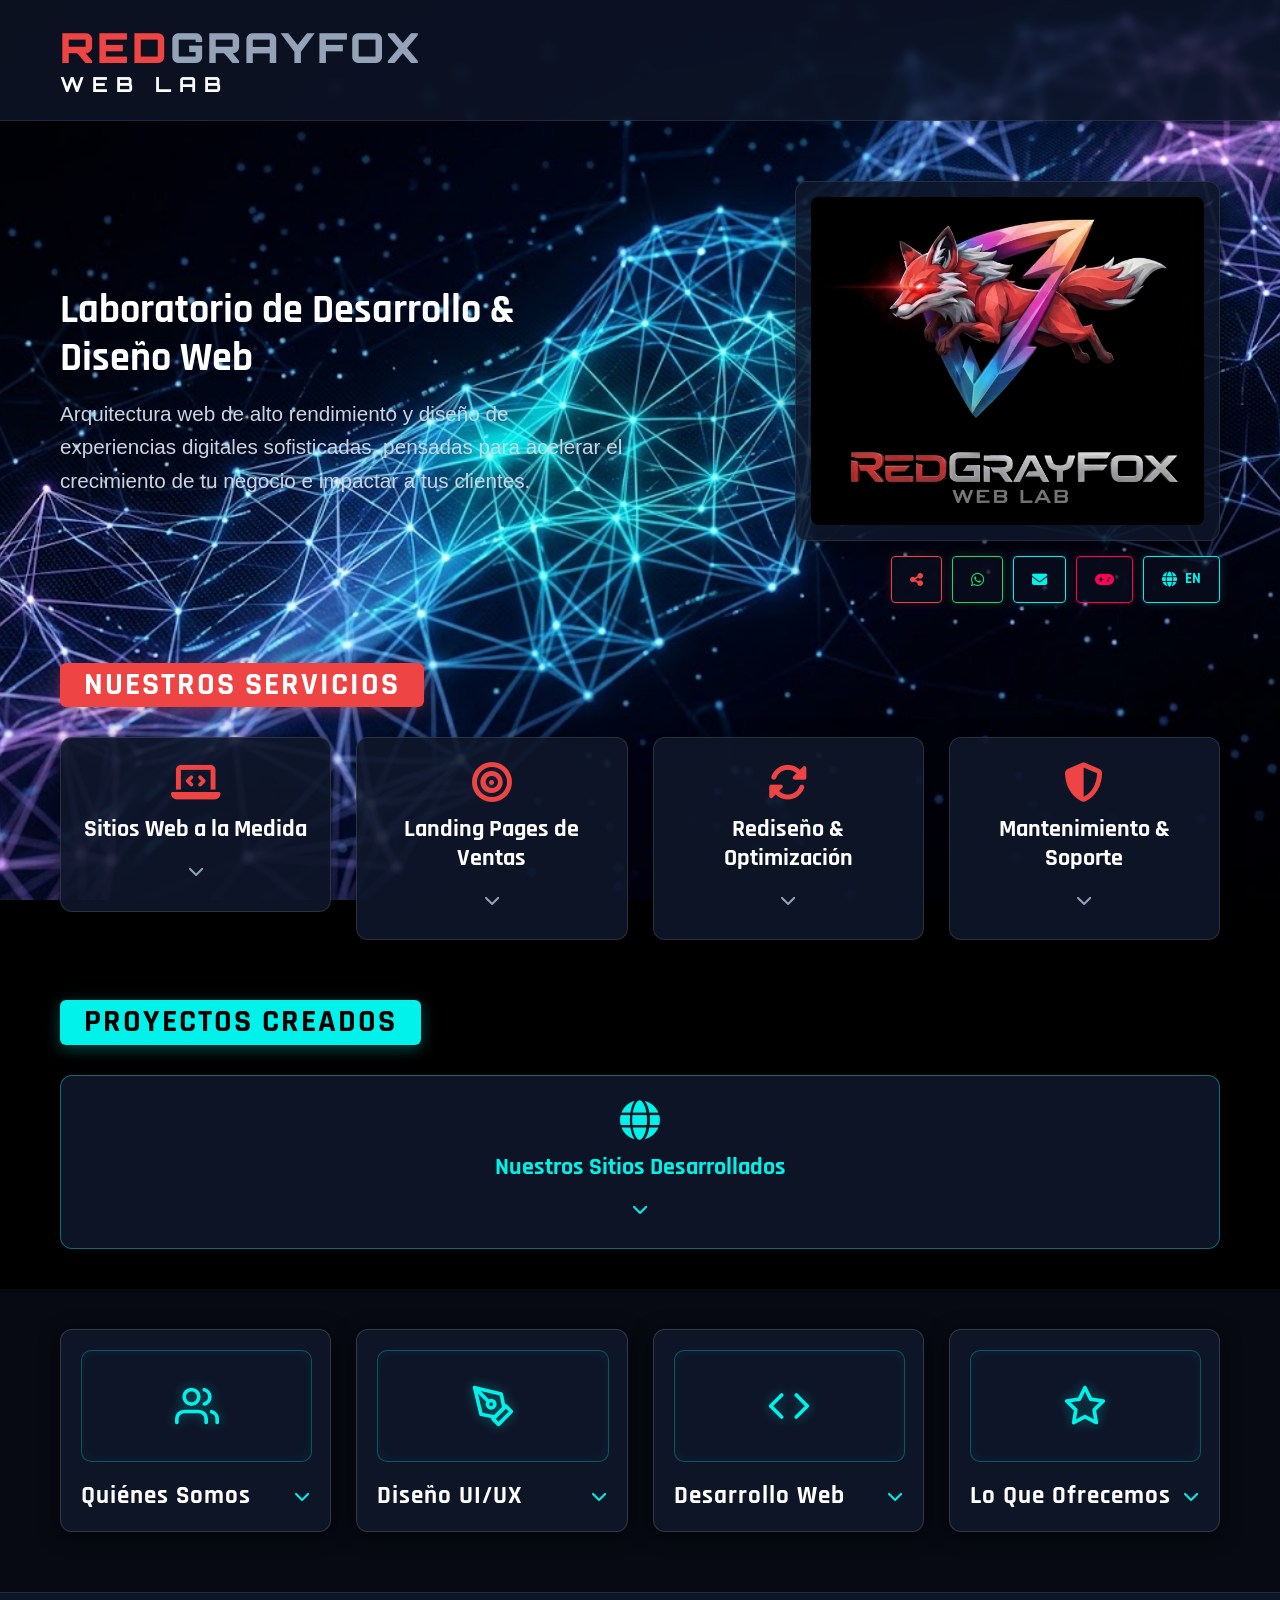
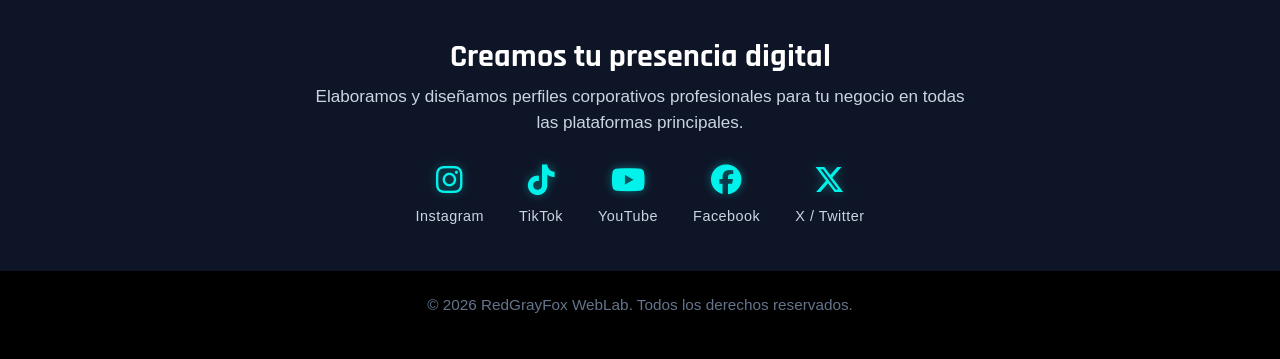
==== index.html @ 9485bef5 "Update print statement from 'Hello'" ====
<!DOCTYPE HTML>
<html lang="es">
	<head>
		<title>RedGrayFox WebLab | Diseños Web y Desarrollo</title>
		<meta charset="utf-8" />
		<meta name="viewport" content="width=device-width, initial-scale=1, user-scalable=no" />
		<link rel="stylesheet" href="assets/css/main.css" />
		<!-- Fuentes e íconos -->
		<link rel="preconnect" href="https://fonts.googleapis.com">
		<link rel="preconnect" href="https://fonts.gstatic.com" crossorigin>
		<link href="https://fonts.googleapis.com/css2?family=Orbitron:wght@700;900&family=Rajdhani:wght@600;700&display=swap" rel="stylesheet">
		<link rel="stylesheet" href="https://cdnjs.cloudflare.com/ajax/libs/font-awesome/6.5.1/css/all.min.css" />
		<!-- Favicon PNG -->
        <link rel="icon" type="image/png" sizes="32x32" href="./images/favicon/favicon.png" />
	</head>
	<body>
		<!-- Lienzo para los cometas cibernéticos -->
		<canvas id="light-canvas"></canvas>

		<div id="page-wrapper">

			<!-- Header -->
			<section id="header">
				<div class="container">
					<div class="row aln-middle">
						<div class="col-12">
							<h1><span>RED</span>GRAYFOX <span>WEB LAB</span></h1>
						</div>
					</div>
				</div>
			</section>

			<!-- Banner -->
			<section id="banner">
				<div class="container">
					<div class="row aln-middle">
						<div class="col-6 col-12-medium">
							<h2 class="banner-title">Laboratorio de Desarrollo & Diseño Web</h2>
							<p>Arquitectura web de alto rendimiento y diseño de experiencias digitales sofisticadas, pensadas para acelerar el crecimiento de tu negocio e impactar a tus clientes.</p>
						</div>
						<div class="col-6 col-12-medium">
							<div class="bordered-feature-image">
								<img src="images/banner.jpeg" alt="RedGrayFox WebLab Logo" />
							</div>
							
							<!-- Botones de Acción -->
							<div class="banner-actions">
								<button class="share-btn" onclick="shareWebsite()" title="Compartir">
									<i class="fas fa-share-nodes"></i>
								</button>
								<a href="https://wa.me/50664789881?text=Hola,%20me%20interesa%20información%20sobre%20sus%20servicios%20web." target="_blank" class="share-btn" title="WhatsApp" style="color: #25d366; border-color: #25d366; box-shadow: 0 0 10px rgba(37, 211, 102, 0.2);">
									<i class="fab fa-whatsapp"></i>
								</a>
								<a href="https://mail.google.com/mail/?view=cm&fs=1&to=redgrayfoxweblab@gmail.com" target="_blank" class="share-btn" title="Correo" style="color: #00f2ea; border-color: #00f2ea; box-shadow: 0 0 10px rgba(0, 242, 234, 0.2);">
    <i class="fas fa-envelope"></i>
</a>
								<a href="https://redgrayfox.github.io/RedGrayFoxStudios.github.io/" target="_blank" class="share-btn" title="RedGrayFox Studio" style="color: #ff0055; border-color: #ff0055; box-shadow: 0 0 10px rgba(255, 0, 85, 0.2);">
									<i class="fas fa-gamepad"></i>
								</a>
								<a href="en/index.html" class="lang-btn">
									<i class="fas fa-globe"></i> EN
								</a>
							</div>
						</div>
					</div>
				</div>
			</section>

			<!-- Sección Servicios -->
			<section id="services-section">
				<div class="container">
					<h2 class="section-title-red">Nuestros Servicios</h2>
					<div class="row">
						<div class="col-3 col-6-medium col-12-small">
							<details class="service-card">
								<summary class="service-summary">
									<div class="service-icon"><i class="fas fa-laptop-code"></i></div>
									<h3>Sitios Web a la Medida</h3>
									<span class="toggle-icon"><i class="fas fa-chevron-down"></i></span>
								</summary>
								<p>Desarrollo de páginas corporativas modernas, adaptadas a la identidad de tu marca y optimizadas para cualquier dispositivo.</p>
							</details>
						</div>
						<div class="col-3 col-6-medium col-12-small">
							<details class="service-card">
								<summary class="service-summary">
									<div class="service-icon"><i class="fas fa-bullseye"></i></div>
									<h3>Landing Pages de Ventas</h3>
									<span class="toggle-icon"><i class="fas fa-chevron-down"></i></span>
								</summary>
								<p>Páginas de aterrizaje estratégicas diseñadas para campañas de publicidad y captación inmediata de clientes potenciales.</p>
							</details>
						</div>
						<div class="col-3 col-6-medium col-12-small">
							<details class="service-card">
								<summary class="service-summary">
									<div class="service-icon"><i class="fas fa-sync-alt"></i></div>
									<h3>Rediseño & Optimización</h3>
									<span class="toggle-icon"><i class="fas fa-chevron-down"></i></span>
								</summary>
								<p>Modernización de sitios web, mejorando significativamente la velocidad de carga, SEO y la experiencia de usuario.</p>
							</details>
						</div>
						<div class="col-3 col-6-medium col-12-small">
							<details class="service-card">
								<summary class="service-summary">
									<div class="service-icon"><i class="fas fa-shield-alt"></i></div>
									<h3>Mantenimiento & Soporte</h3>
									<span class="toggle-icon"><i class="fas fa-chevron-down"></i></span>
								</summary>
								<p>Gestión de hosting, copias de seguridad, actualizaciones de seguridad y ajustes continuos para mantener tu sitio siempre activo.</p>
							</details>
						</div>
					</div>
				</div>
			</section>

			<!-- Nueva Sección: Portafolio / Sitios Web Creados (Estilo Cian) -->
			<section id="projects-section">
				<div class="container">
					<h2 class="section-title-red" style="background: #00f2ea; color: #000000; box-shadow: 0 4px 15px rgba(0, 242, 234, 0.3);">Proyectos Creados</h2>
					<div class="row">
						<div class="col-12">
							<details class="service-card" style="border-color: rgba(0, 242, 234, 0.4);">
								<summary class="service-summary">
									<div class="service-icon" style="color: #00f2ea;"><i class="fas fa-globe"></i></div>
									<h3 style="color: #00f2ea;">Nuestros Sitios Desarrollados</h3>
									<span class="toggle-icon" style="color: #00f2ea;"><i class="fas fa-chevron-down"></i></span>
								</summary>
								<div style="margin-top: 15px; padding-top: 15px; border-top: 1px solid rgba(255, 255, 255, 0.1);">
									<ul class="project-links-list">
										<li>
											<a href="https://redgrayfox.github.io/RedGrayFoxStudios.github.io/" target="_self" class="project-link-item">
												<i class="fas fa-desktop" style="margin-right: 8px;"></i> RedGrayFox Studios
											</a>
										</li>

                                                                                <li>
											<a href="https://constructorarealtreminio.github.io/real-treminio/" target="_self" class="project-link-item">
												<i class="fas fa-desktop" style="margin-right: 8px;"></i> Constructora Real Treminio
											</a>
										</li>


                                                                                <li>
											<a href="https://zensoundmultimediastudios.github.io/ZensoundMultimediaStudios/" target="_self" class="project-link-item">
												<i class="fas fa-desktop" style="margin-right: 8px;"></i> Zensound Multimedia Studios
											</a>
									        </li>




									</ul>
								</div>
							</details>
						</div>
					</div>
				</div>
			</section>

			<!-- Features / Sección Inferior (Ahora Desplegable) -->
			<section id="features">
				<div class="container">
					<div class="row">
						<div class="col-3 col-6-medium col-12-small">
							<details class="feature-box">
								<summary class="feature-summary">
									<div class="svg-button">
										<svg xmlns="http://www.w3.org/2000/svg" viewBox="0 0 24 24" fill="none" stroke="currentColor" stroke-width="2" stroke-linecap="round" stroke-linejoin="round">
											<path d="M17 21v-2a4 4 0 0 0-4-4H5a4 4 0 0 0-4 4v2"></path>
											<circle cx="9" cy="7" r="4"></circle>
											<path d="M23 21v-2a4 4 0 0 0-3-3.87"></path>
											<path d="M16 3.13a4 4 0 0 1 0 7.75"></path>
										</svg>
									</div>
									<div class="feature-header-row">
										<h2>Quiénes Somos</h2>
										<span class="feature-toggle-icon"><i class="fas fa-chevron-down"></i></span>
									</div>
								</summary>
								<p>Un laboratorio creativo enfocado en construir experiencias digitales únicas, funcionales y atractivas.</p>
							</details>
						</div>
						<div class="col-3 col-6-medium col-12-small">
							<details class="feature-box">
								<summary class="feature-summary">
									<div class="svg-button">
										<svg xmlns="http://www.w3.org/2000/svg" viewBox="0 0 24 24" fill="none" stroke="currentColor" stroke-width="2" stroke-linecap="round" stroke-linejoin="round">
											<path d="M12 19l7-7 3 3-7 7-3-3z"></path>
											<path d="M18 13l-1.5-7.5L2 2l3.5 14.5L13 18l5-5z"></path>
											<path d="M2 2l7.58 7.58"></path>
											<circle cx="11" cy="11" r="2"></circle>
										</svg>
									</div>
									<div class="feature-header-row">
										<h2>Diseño UI/UX</h2>
										<span class="feature-toggle-icon"><i class="fas fa-chevron-down"></i></span>
									</div>
								</summary>
								<p>Transformamos ideas en interfaces intuitivas centradas en optimizar la navegación de tus usuarios.</p>
							</details>
						</div>
						<div class="col-3 col-6-medium col-12-small">
							<details class="feature-box">
								<summary class="feature-summary">
									<div class="svg-button">
										<svg xmlns="http://www.w3.org/2000/svg" viewBox="0 0 24 24" fill="none" stroke="currentColor" stroke-width="2" stroke-linecap="round" stroke-linejoin="round">
											<polyline points="16 18 22 12 16 6"></polyline>
											<polyline points="8 6 2 12 8 18"></polyline>
										</svg>
									</div>
									<div class="feature-header-row">
										<h2>Desarrollo Web</h2>
										<span class="feature-toggle-icon"><i class="fas fa-chevron-down"></i></span>
									</div>
								</summary>
								<p>Escribimos código limpio, optimizado para buscadores (SEO) y 100% responsivo para cualquier dispositivo.</p>
							</details>
						</div>
						<div class="col-3 col-6-medium col-12-small">
							<details class="feature-box">
								<summary class="feature-summary">
									<div class="svg-button">
										<svg xmlns="http://www.w3.org/2000/svg" viewBox="0 0 24 24" fill="none" stroke="currentColor" stroke-width="2" stroke-linecap="round" stroke-linejoin="round">
											<polygon points="12 2 15.09 8.26 22 9.27 17 14.14 18.18 21.02 12 17.77 5.82 21.02 7 14.14 2 9.27 8.91 8.26 12 2"></polygon>
										</svg>
									</div>
									<div class="feature-header-row">
										<h2>Lo Que Ofrecemos</h2>
										<span class="feature-toggle-icon"><i class="fas fa-chevron-down"></i></span>
									</div>
								</summary>
								<p>Soluciones digitales: desde páginas corporativas y landing pages hasta tiendas en línea.</p>
							</details>
						</div>
					</div>
				</div>
			</section>

			<!-- Footer -->
			<footer id="footer">
				<div class="container">
					<h2>Creamos tu presencia digital</h2>
					<p class="footer-subtitle">Elaboramos y diseñamos perfiles corporativos profesionales para tu negocio en todas las plataformas principales.</p>
					
					<div class="social-platforms-block">
						<div class="platform-item">
							<i class="fab fa-instagram"></i>
							<span>Instagram</span>
						</div>
						<div class="platform-item">
							<i class="fab fa-tiktok"></i>
							<span>TikTok</span>
						</div>
						<div class="platform-item">
							<i class="fab fa-youtube"></i>
							<span>YouTube</span>
						</div>
						<div class="platform-item">
							<i class="fab fa-facebook"></i>
							<span>Facebook</span>
						</div>
						<div class="platform-item">
							<i class="fab fa-x-twitter"></i>
							<span>X / Twitter</span>
						</div>
					</div>
				</div>
			</footer>

			<!-- Copyright -->
			<div id="copyright">
				&copy; 2026 RedGrayFox WebLab. Todos los derechos reservados.
			</div>

		</div>

		<!-- Script para compartir y cometas de luz -->
		<script>
			function shareWebsite() {
				if (navigator.share) {
					navigator.share({
						title: 'RedGrayFox WebLab',
						url: window.location.href,
					}).catch(() => {});
				} else {
					navigator.clipboard.writeText(window.location.href);
					alert('¡Enlace copiado al portapapeles!');
				}
			}

			const canvas = document.getElementById('light-canvas');
			const ctx = canvas.getContext('2d');

			function resizeCanvas() {
				canvas.width = window.innerWidth;
				canvas.height = window.innerHeight;
			}
			window.addEventListener('resize', resizeCanvas);
			resizeCanvas();

			class LightComet {
				constructor() {
					this.reset();
				}

				reset() {
					const direction = Math.floor(Math.random() * 4);
					this.speed = Math.random() * 5 + 6;
					this.length = Math.random() * 40 + 60;

					if (direction === 0) {
						this.x = -150;
						this.y = Math.random() * canvas.height;
						this.vx = this.speed;
						this.vy = 0;
					} else if (direction === 1) {
						this.x = canvas.width + 150;
						this.y = Math.random() * canvas.height;
						this.vx = -this.speed;
						this.vy = 0;
					} else if (direction === 2) {
						this.x = Math.random() * canvas.width;
						this.y = -150;
						this.vx = 0;
						this.vy = this.speed;
					} else {
						this.x = Math.random() * canvas.width;
						this.y = canvas.height + 150;
						this.vx = 0;
						this.vy = -this.speed;
					}

					this.color = Math.random() > 0.5 ? '239, 68, 68' : '0, 242, 234';
					this.active = true;
				}

				update() {
					this.x += this.vx;
					this.y += this.vy;

					if (this.x < -200 || this.x > canvas.width + 200 || this.y < -200 || this.y > canvas.height + 200) {
						this.active = false;
					}
				}

				draw() {
					let tailX = this.x;
					let tailY = this.y;

					if (this.vx > 0) tailX = this.x - this.length;
					else if (this.vx < 0) tailX = this.x + this.length;
					
					if (this.vy > 0) tailY = this.y - this.length;
					else if (this.vy < 0) tailY = this.y + this.length;

					const gradient = ctx.createLinearGradient(this.x, this.y, tailX, tailY);
					gradient.addColorStop(0, `rgba(${this.color}, 1)`);
					gradient.addColorStop(0.3, `rgba(${this.color}, 0.5)`);
					gradient.addColorStop(1, `rgba(${this.color}, 0)`);

					ctx.beginPath();
					ctx.moveTo(this.x, this.y);
					ctx.lineTo(tailX, tailY);
					ctx.strokeStyle = gradient;
					ctx.lineWidth = 2;
					ctx.lineCap = 'round';
					ctx.stroke();
				}
			}

			let currentComet = null;
			let nextLaunchTime = Date.now() + 1000;

			function animate() {
				ctx.clearRect(0, 0, canvas.width, canvas.height);
				const now = Date.now();

				if (!currentComet && now > nextLaunchTime) {
					currentComet = new LightComet();
					nextLaunchTime = now + Math.random() * 2000 + 2500;
				}

				if (currentComet) {
					currentComet.update();
					currentComet.draw();
					if (!currentComet.active) {
						currentComet = null;
					}
				}

				requestAnimationFrame(animate);
			}

			animate();
		</script>
	</body>
</html>
---- assets/css/main.css ----
/* Reset básico */
html, body, div, span, applet, object, iframe, h1, h2, h3, h4, h5, h6, p, blockquote,
pre, a, abbr, acronym, address, big, cite, code, del, dfn, em, img, ins, kbd, q, s, samp,
small, strike, strong, sub, sup, tt, var, b, u, i, center, dl, dt, dd, ol, ul, li, fieldset,
form, label, legend, table, caption, tbody, tfoot, thead, tr, th, td, article, aside,
canvas, details, embed, figure, figcaption, footer, header, hgroup, menu, nav, output, ruby,
section, summary, time, mark, audio, video {
	margin: 0;
	padding: 0;
	border: 0;
	font-size: 100%;
	font: inherit;
	vertical-align: baseline;
}

article, aside, details, figcaption, figure, footer, header, hgroup, menu, nav, section {
	display: block;
}

html {
	box-sizing: border-box;
}

*, *:before, *:after {
	box-sizing: inherit;
}

/* Fondo continuo */
body {
	background: #000000 url("images/bg01.jpeg") no-repeat center top fixed;
	background-size: cover;
	color: #e2e8f0;
	font-size: 13.5pt;
	font-family: Arial, Helvetica, sans-serif;
	line-height: 1.6em;
	font-weight: 300;
	overflow-x: hidden;
}

ol, ul {
	list-style: none;
}

a {
	text-decoration: none !important;
}

/* Canvas Cometas */
#light-canvas {
	position: fixed;
	top: 0;
	left: 0;
	width: 100vw;
	height: 100vh;
	pointer-events: none;
	z-index: 1;
}

#page-wrapper {
	position: relative;
	z-index: 2;
}

/* Container & Layout */
.container {
	margin: 0 auto;
	max-width: 100%;
	width: 1200px;
	padding: 0 20px;
}

.row {
	display: flex;
	flex-wrap: wrap;
	box-sizing: border-box;
	align-items: stretch;
	margin-top: -25px;
	margin-left: -25px;
}

.row > * {
	box-sizing: border-box;
	padding: 25px 0 0 25px;
}

.row.aln-middle {
	align-items: center;
}

.col-3 { width: 25%; }
.col-4 { width: 33.33333%; }
.col-6 { width: 50%; }
.col-8 { width: 66.66667%; }
.col-12 { width: 100%; }

/* Header */
#header {
	position: relative;
	background: rgba(15, 23, 42, 0.75);
	border-bottom: solid 1px rgba(255, 255, 255, 0.1);
	padding: 25px 0;
	backdrop-filter: blur(5px);
}

#header h1 {
	font-family: 'Orbitron', 'Rajdhani', sans-serif !important;
	font-size: 2.3em;
	font-weight: 900;
	color: #94a3b8;
	letter-spacing: 3px;
	text-transform: uppercase;
	line-height: 1.1;
}

#header h1 span:first-child {
	color: #ef4444; 
	display: inline;
}

#header h1 span:last-child {
	display: block;
	font-size: 0.5em;
	letter-spacing: 8px;
	color: #ffffff;
	font-weight: 700;
	margin-top: 2px;
}

/* Banner */
#banner {
	padding: 60px 0 40px 0;
}

#banner .banner-title {
	font-family: 'Rajdhani', sans-serif;
	font-size: 2.2em;
	color: #ffffff;
	margin-bottom: 15px;
	font-weight: 700;
	line-height: 1.2;
}

#banner p {
	font-family: Arial, Helvetica, sans-serif !important;
	font-size: 1.15em;
	line-height: 1.6em;
	color: #cbd5e1;
	font-weight: 300;
}

#banner .bordered-feature-image {
	background: rgba(15, 23, 42, 0.85);
	padding: 15px;
	border-radius: 12px;
	border: 1px solid rgba(255, 255, 255, 0.1);
	box-shadow: 0 10px 30px rgba(0, 0, 0, 0.6);
	display: flex;
	justify-content: center;
	align-items: center;
	max-width: 425px;
	margin-left: auto;
}

#banner .bordered-feature-image img {
	display: block;
	width: 100%;
	height: auto;
	border-radius: 8px;
}

/* Título Sección */
.section-title-red {
	font-family: 'Rajdhani', Arial, sans-serif !important;
	font-size: 1.8em;
	font-weight: 700;
	color: #ffffff;
	text-transform: uppercase;
	letter-spacing: 2px;
	margin-bottom: 30px;
	display: inline-block;
	background: #ef4444;
	padding: 8px 24px;
	border-radius: 6px;
	box-shadow: 0 4px 15px rgba(239, 68, 68, 0.3);
}

/* Sección Servicios y Portafolio Desplegable */
#services-section, #projects-section {
	padding: 20px 0 40px 0;
}

.service-card {
	background: rgba(15, 23, 42, 0.9);
	border: 1px solid rgba(255, 255, 255, 0.12);
	border-radius: 12px;
	padding: 25px 20px;
	transition: all 0.3s ease;
	box-shadow: 0 4px 20px rgba(0, 0, 0, 0.5);
	cursor: pointer;
}

.service-card:hover {
	border-color: #ef4444;
	box-shadow: 0 8px 25px rgba(239, 68, 68, 0.25);
}

.service-summary {
	list-style: none;
	display: flex;
	flex-direction: column;
	align-items: center;
	text-align: center;
	outline: none;
}

.service-summary::-webkit-details-marker {
	display: none;
}

.service-icon {
	font-size: 2.2em;
	color: #ef4444;
	margin-bottom: 12px;
}

.service-card h3 {
	font-family: 'Rajdhani', sans-serif;
	font-size: 1.35em;
	color: #ffffff;
	font-weight: 700;
	margin-bottom: 8px;
}

.toggle-icon {
	font-size: 0.9em;
	color: #94a3b8;
	margin-top: 5px;
	transition: transform 0.3s ease;
}

.service-card[open] .toggle-icon {
	transform: rotate(180deg);
	color: #ef4444;
}

.service-card p {
	font-size: 0.9em;
	color: #cbd5e1;
	line-height: 1.5em;
	margin-top: 15px;
	padding-top: 15px;
	border-top: 1px solid rgba(255, 255, 255, 0.1);
	text-align: center;
	animation: fadeIn 0.4s ease;
}

@keyframes fadeIn {
	from { opacity: 0; transform: translateY(-5px); }
	to { opacity: 1; transform: translateY(0); }
}

/* Estilo para los links de proyectos internos (Color Cian) */
.project-links-list {
	list-style: none;
	padding: 0;
	margin: 0;
	display: flex;
	flex-direction: column;
	gap: 10px;
}

.project-link-item {
	display: block;
	background: rgba(0, 242, 234, 0.08);
	border: 1px solid rgba(0, 242, 234, 0.3);
	color: #00f2ea !important;
	padding: 8px 12px;
	border-radius: 6px;
	font-family: 'Rajdhani', sans-serif;
	font-weight: 700;
	font-size: 1.05em;
	transition: all 0.3s ease;
}

.project-link-item:hover {
	background: #00f2ea;
	color: #000000 !important;
	box-shadow: 0 0 15px rgba(0, 242, 234, 0.5);
}

/* Section Features (Quiénes Somos / UI/UX, etc. ahora desplegables) */
#features {
	background: rgba(10, 15, 26, 0.7);
	padding: 40px 0 60px 0;
}

.feature-box {
	background: rgba(15, 23, 42, 0.92) !important;
	border: 1px solid rgba(255, 255, 255, 0.15) !important;
	border-radius: 12px !important;
	padding: 20px !important;
	height: 100% !important;
	box-shadow: 0 4px 20px rgba(0, 0, 0, 0.6) !important;
	cursor: pointer;
	transition: all 0.3s ease;
}

.feature-box:hover {
	border-color: #00f2ea !important;
	box-shadow: 0 8px 25px rgba(0, 242, 234, 0.25) !important;
}

.feature-summary {
	list-style: none;
	outline: none;
}

.feature-summary::-webkit-details-marker {
	display: none;
}

.feature-box .svg-button {
	width: 100%;
	height: 110px;
	background: rgba(15, 23, 42, 0.6);
	border: 1px solid rgba(0, 242, 234, 0.3);
	border-radius: 10px;
	display: flex;
	justify-content: center;
	align-items: center;
	margin-bottom: 20px;
	transition: all 0.3s ease;
	box-shadow: inset 0 0 15px rgba(0, 242, 234, 0.05);
}

.feature-box .svg-button svg {
	width: 44px;
	height: 44px;
	stroke: #00f2ea;
	transition: all 0.3s ease;
	filter: drop-shadow(0 0 6px rgba(0, 242, 234, 0.4));
}

.feature-box:hover .svg-button {
	border-color: #ef4444;
	background: rgba(239, 68, 68, 0.1);
	box-shadow: 0 0 20px rgba(239, 68, 68, 0.3), inset 0 0 15px rgba(239, 68, 68, 0.2);
}

.feature-box:hover .svg-button svg {
	stroke: #ef4444;
	transform: scale(1.1);
	filter: drop-shadow(0 0 8px rgba(239, 68, 68, 0.8));
}

.feature-header-row {
	display: flex;
	justify-content: space-between;
	align-items: center;
}

.feature-box h2 {
	font-family: 'Rajdhani', sans-serif !important;
	font-size: 1.4em !important;
	color: #ffffff !important;
	margin-bottom: 0 !important;
	font-weight: 700 !important;
	letter-spacing: 1px !important;
}

.feature-toggle-icon {
	font-size: 0.9em;
	color: #00f2ea;
	transition: transform 0.3s ease;
}

.feature-box[open] .feature-toggle-icon {
	transform: rotate(180deg);
}

.feature-box p {
	font-family: Arial, Helvetica, sans-serif !important;
	font-size: 0.9em !important;
	color: #e2e8f0 !important;
	line-height: 1.5em !important;
	font-weight: 300 !important;
	margin-top: 15px !important;
	padding-top: 15px !important;
	border-top: 1px solid rgba(255, 255, 255, 0.1) !important;
	animation: fadeIn 0.4s ease;
}

/* Footer & Bloque de Presencia Digital */
#footer {
	padding: 50px 0 40px 0;
	text-align: center;
	background: rgba(15, 23, 42, 0.95);
	border-top: 1px solid rgba(255, 255, 255, 0.1);
}

#footer h2 {
	font-family: 'Rajdhani', sans-serif;
	font-size: 1.8em;
	color: #ffffff;
	margin-bottom: 12px;
	font-weight: 700;
}

.footer-subtitle {
	font-size: 0.95em;
	color: #cbd5e1;
	max-width: 650px;
	margin: 0 auto 30px auto;
	line-height: 1.5;
}

.social-platforms-block {
	display: flex;
	justify-content: center;
	align-items: center;
	gap: 35px;
	flex-wrap: wrap;
}

.platform-item {
	display: flex;
	flex-direction: column;
	align-items: center;
	color: #00f2ea;
	cursor: default;
	user-select: none;
}

.platform-item i {
	font-size: 1.7em;
	margin-bottom: 6px;
	filter: drop-shadow(0 0 5px rgba(0, 242, 234, 0.4));
}

.platform-item span {
	font-family: Arial, Helvetica, sans-serif;
	font-size: 0.8em;
	color: #cbd5e1;
	letter-spacing: 0.5px;
}

/* Copyright */
#copyright {
	text-align: center;
	font-family: Arial, Helvetica, sans-serif;
	font-size: 0.85em;
	padding: 20px 0 40px 0;
	color: #64748b;
}

/* Responsivo */
@media screen and (max-width: 980px) {
	.col-12-medium { width: 100%; }
	.col-6-medium { width: 50%; }
	
	#header { text-align: center; }
	#banner { text-align: center; }
	#banner .bordered-feature-image { margin: 25px auto 0 auto; }
	.section-title-red { text-align: center; display: block; width: fit-content; margin-left: auto; margin-right: auto; }
}

@media screen and (max-width: 736px) {
	.col-12-small { width: 100%; }
	.social-platforms-block { gap: 20px; }
}

/* --- Language Switcher Button --- */
.lang-switcher-container {
    display: flex;
    justify-content: flex-end;
    margin-top: 15px;
}

.lang-btn {
    display: inline-flex;
    align-items: center;
    gap: 8px;
    background: rgba(10, 15, 30, 0.7);
    border: 1px solid #00f2ea;
    color: #00f2ea;
    padding: 8px 18px;
    font-family: 'Rajdhani', sans-serif;
    font-weight: 700;
    font-size: 0.95rem;
    text-decoration: none;
    border-radius: 4px;
    box-shadow: 0 0 10px rgba(0, 242, 234, 0.2);
    transition: all 0.3s ease;
}

.lang-btn:hover {
    background: #00f2ea;
    color: #050b14;
    box-shadow: 0 0 20px rgba(0, 242, 234, 0.6);
}

/* --- Contenedor para alinear los botones del banner --- */
.banner-actions {
    display: flex;
    justify-content: flex-end;
    gap: 10px;
    margin-top: 15px;
    flex-wrap: wrap;
}

/* --- Botón Compartir (Share) --- */
.share-btn {
    display: inline-flex;
    align-items: center;
    gap: 8px;
    background: rgba(10, 15, 30, 0.7);
    border: 1px solid #ef4444;
    color: #ef4444;
    padding: 8px 18px;
    font-family: 'Rajdhani', sans-serif;
    font-weight: 700;
    font-size: 0.95rem;
    text-decoration: none;
    border-radius: 4px;
    cursor: pointer;
    box-shadow: 0 0 10px rgba(239, 68, 68, 0.2);
    transition: all 0.3s ease;
}

.share-btn:hover {
    background: #ef4444;
    color: #ffffff;
    box-shadow: 0 0 20px rgba(239, 68, 68, 0.6);
}
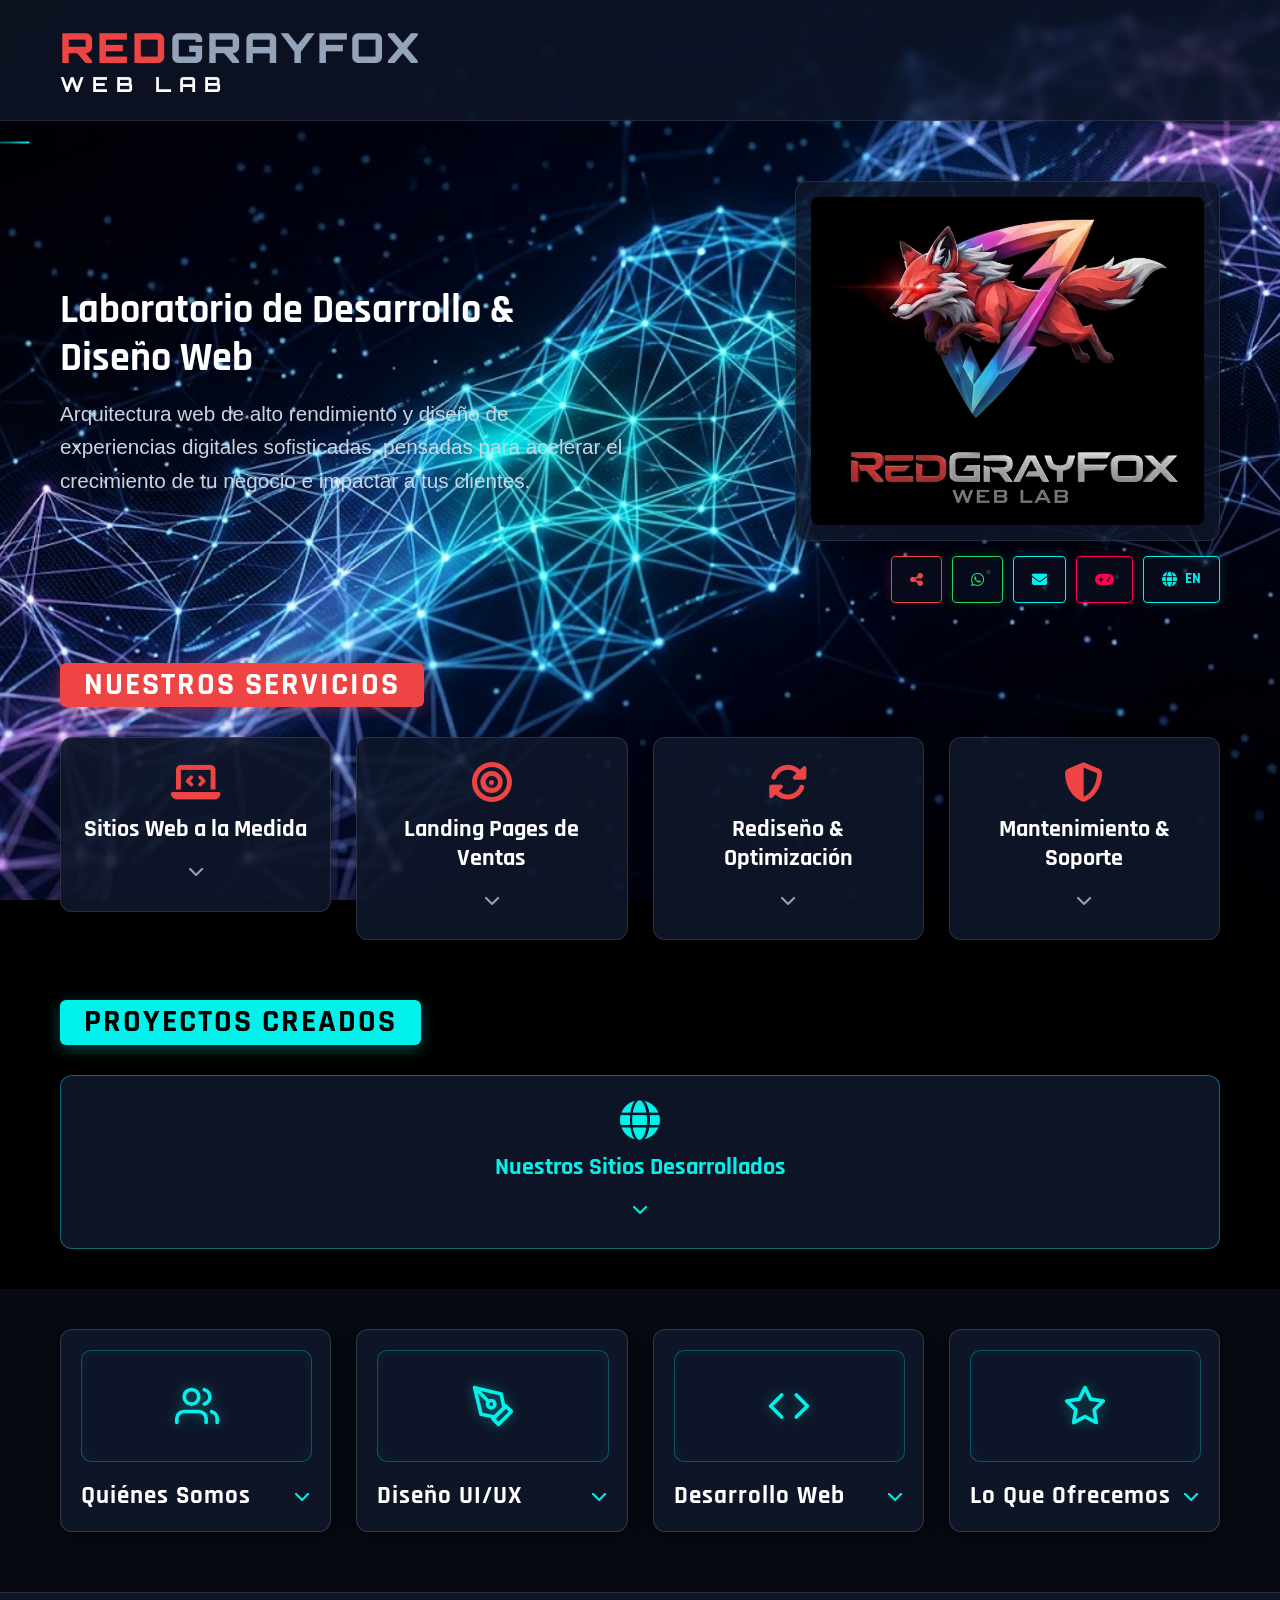
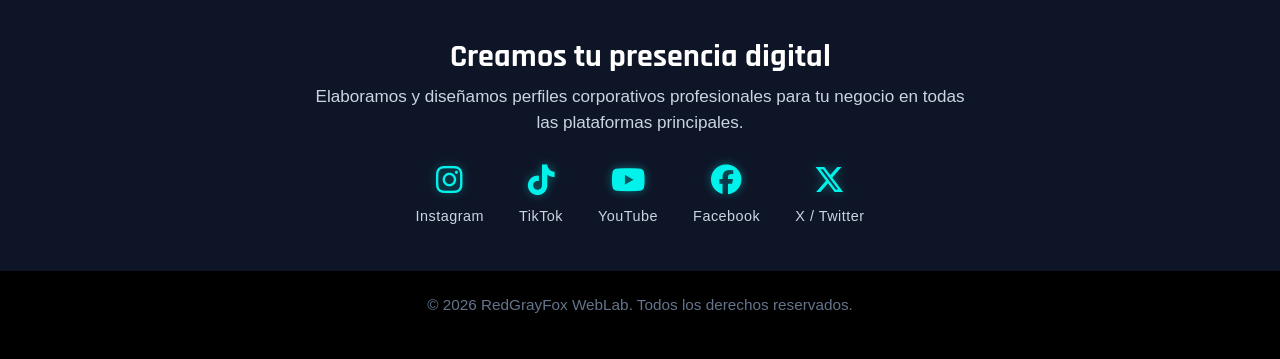
==== commit 8e08e996: "Update print statement from 'Hello'" ====
--- a/index.html
+++ b/index.html
@@ -11,7 +11,7 @@
 		<link href="https://fonts.googleapis.com/css2?family=Orbitron:wght@700;900&family=Rajdhani:wght@600;700&display=swap" rel="stylesheet">
 		<link rel="stylesheet" href="https://cdnjs.cloudflare.com/ajax/libs/font-awesome/6.5.1/css/all.min.css" />
 		<!-- Favicon PNG -->
-        <link rel="icon" type="image/png" sizes="32x32" href="./images/favicon/favicon.png" />
+        <link rel="icon" type="image/png" sizes="32x32" href="./images/favicon.png" />
 	</head>
 	<body>
 		<!-- Lienzo para los cometas cibernéticos -->
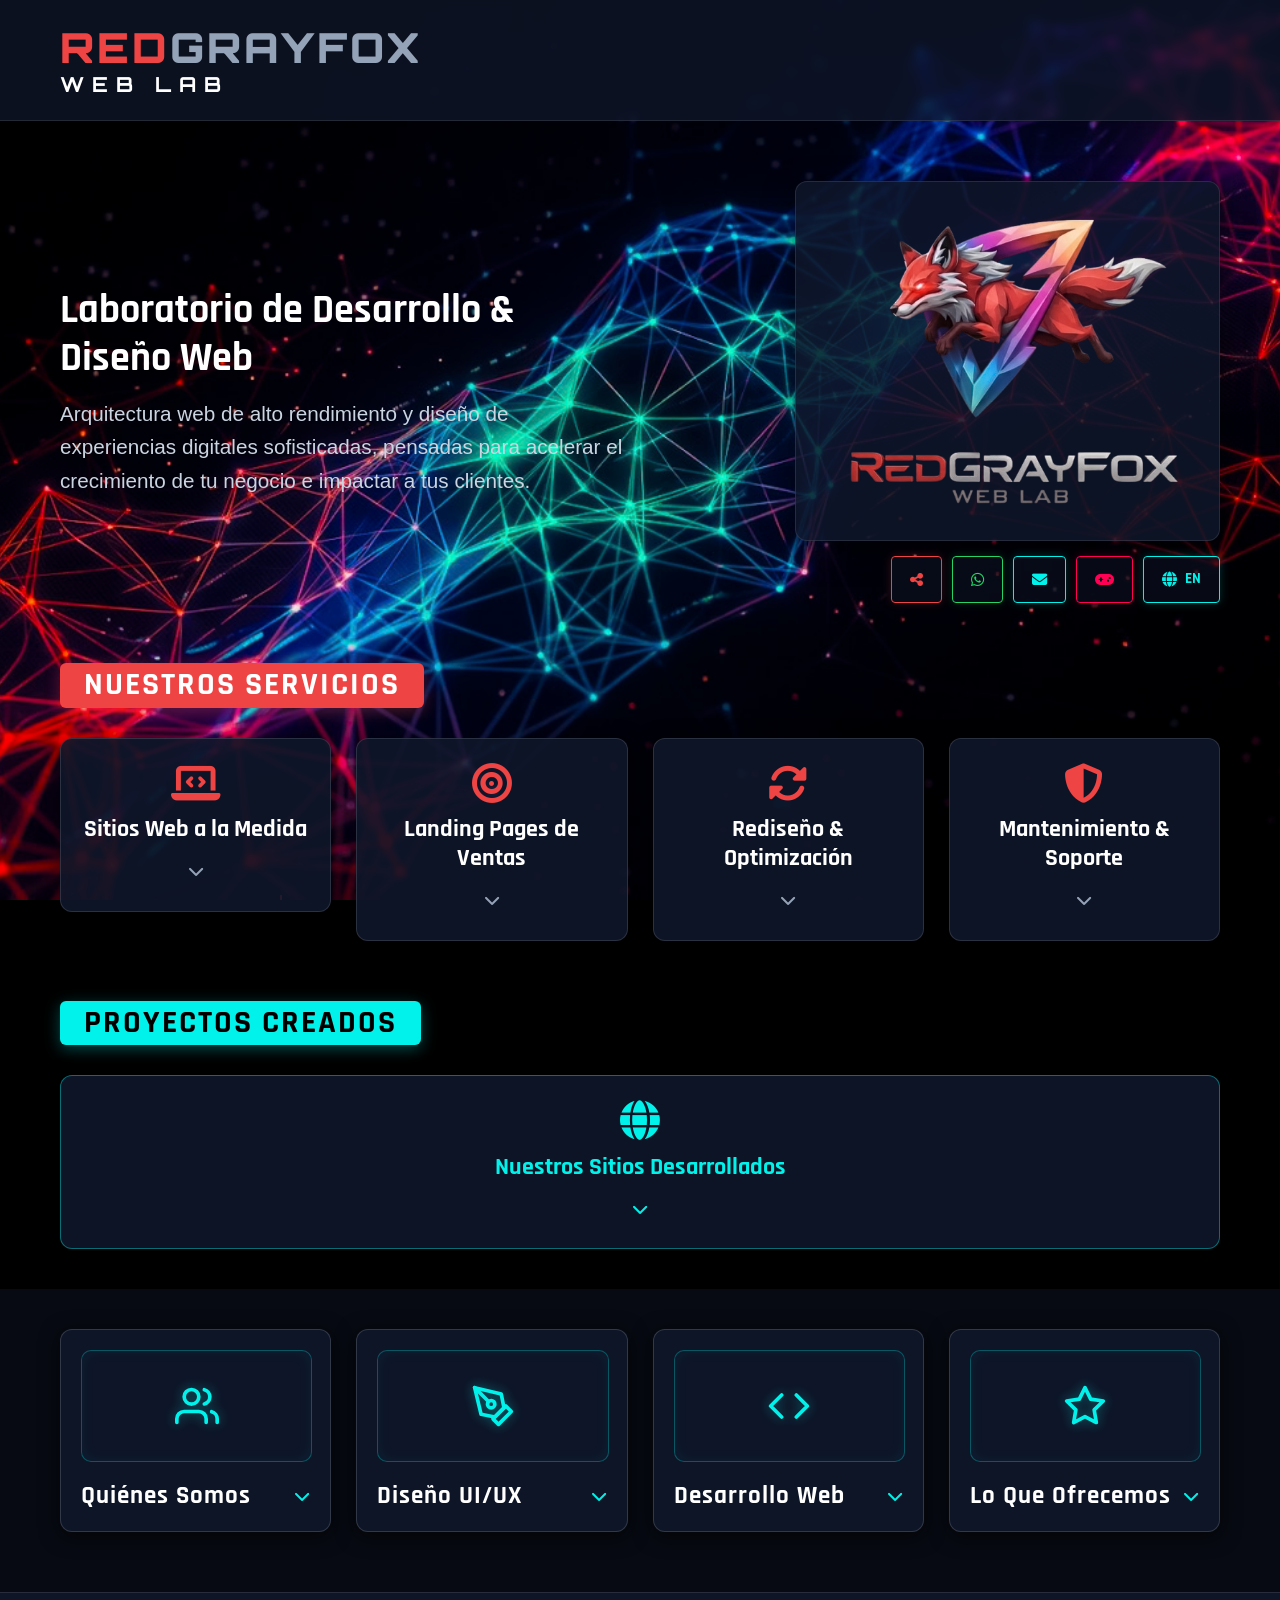
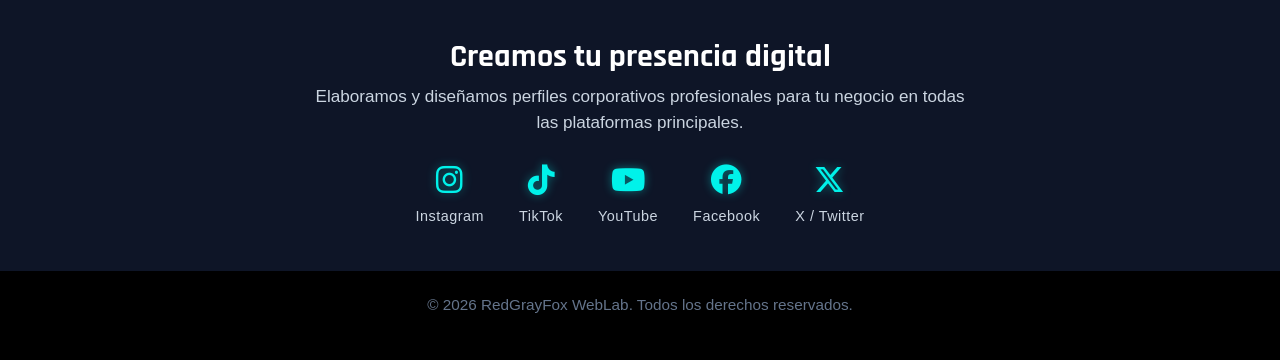
==== commit 2c6a1d5d: "Update print statement to display 'Hey'" ====
--- a/index.html
+++ b/index.html
@@ -40,7 +40,7 @@
 						</div>
 						<div class="col-6 col-12-medium">
 							<div class="bordered-feature-image">
-								<img src="images/banner.jpeg" alt="RedGrayFox WebLab Logo" />
+								<img src="images/banner.png" alt="RedGrayFox WebLab Logo" />
 							</div>
 							
 							<!-- Botones de Acción -->
--- a/assets/css/main.css
+++ b/assets/css/main.css
@@ -27,7 +27,7 @@
 
 /* Fondo continuo */
 body {
-	background: #000000 url("images/bg01.jpeg") no-repeat center top fixed;
+	background: #000000 url("images/bg01.jpg") no-repeat center top fixed;
 	background-size: cover;
 	color: #e2e8f0;
 	font-size: 13.5pt;
@@ -531,4 +531,4 @@
     background: #ef4444;
     color: #ffffff;
     box-shadow: 0 0 20px rgba(239, 68, 68, 0.6);
-}+}
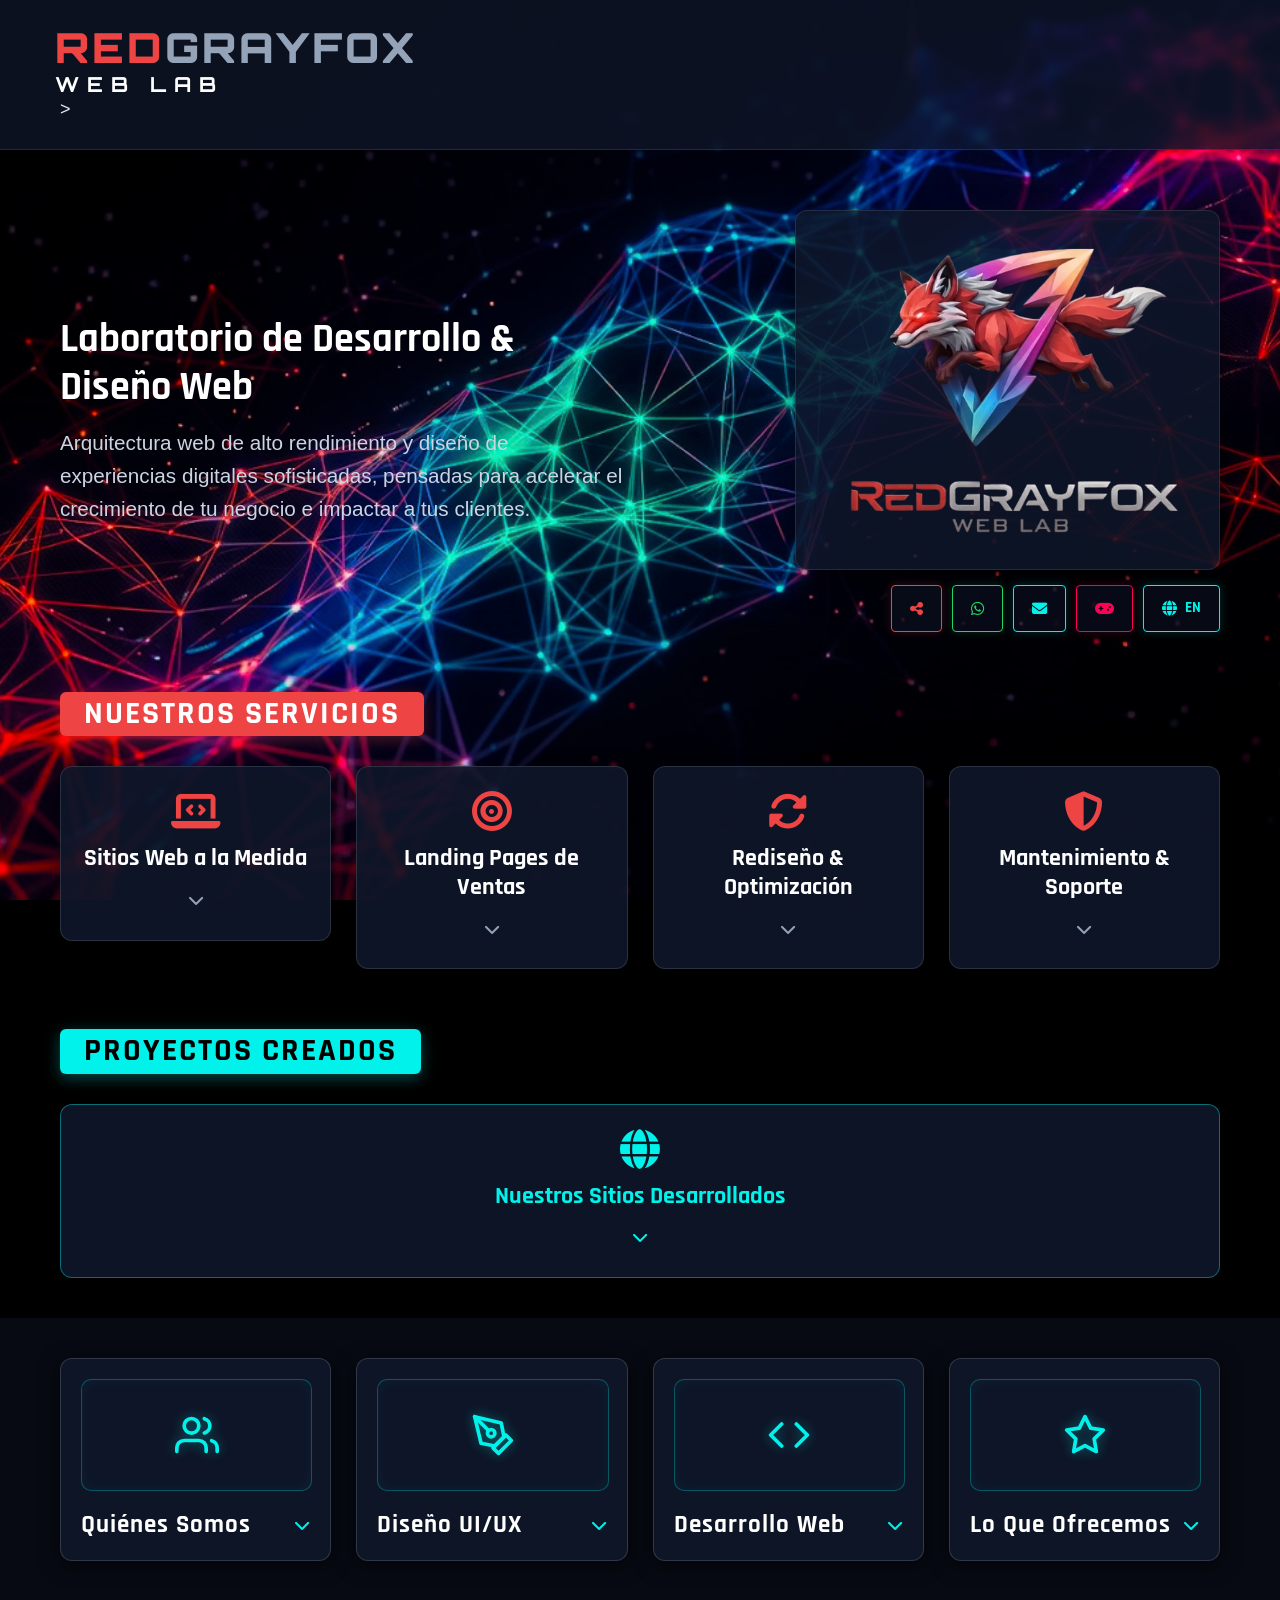
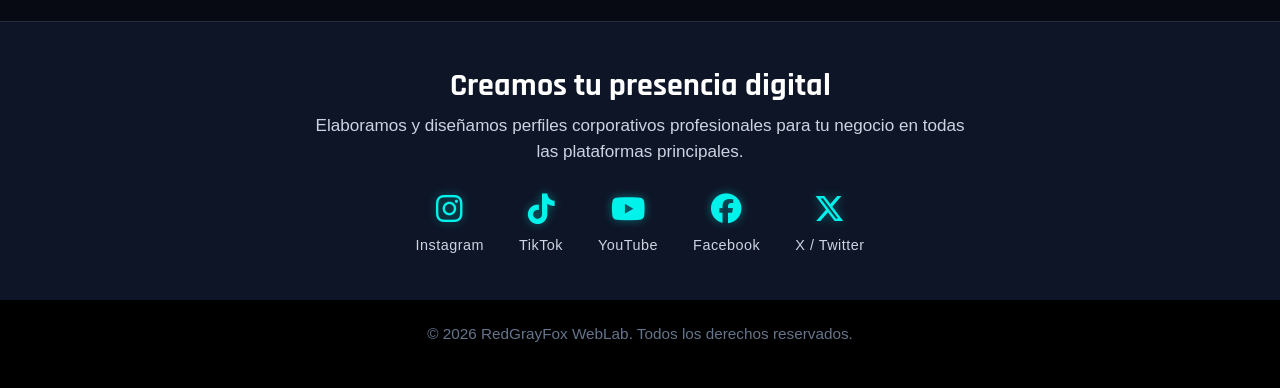
==== commit b0432aec: "Change greeting from 'Hello' to 'Hey'" ====
--- a/index.html
+++ b/index.html
@@ -24,7 +24,7 @@
 				<div class="container">
 					<div class="row aln-middle">
 						<div class="col-12">
-							<h1><span>RED</span>GRAYFOX <span>WEB LAB</span></h1>
+							<h1 style="position: relative; right: 5px;"><span>RED</span>GRAYFOX <span>WEB LAB</span></h1>>
 						</div>
 					</div>
 				</div>
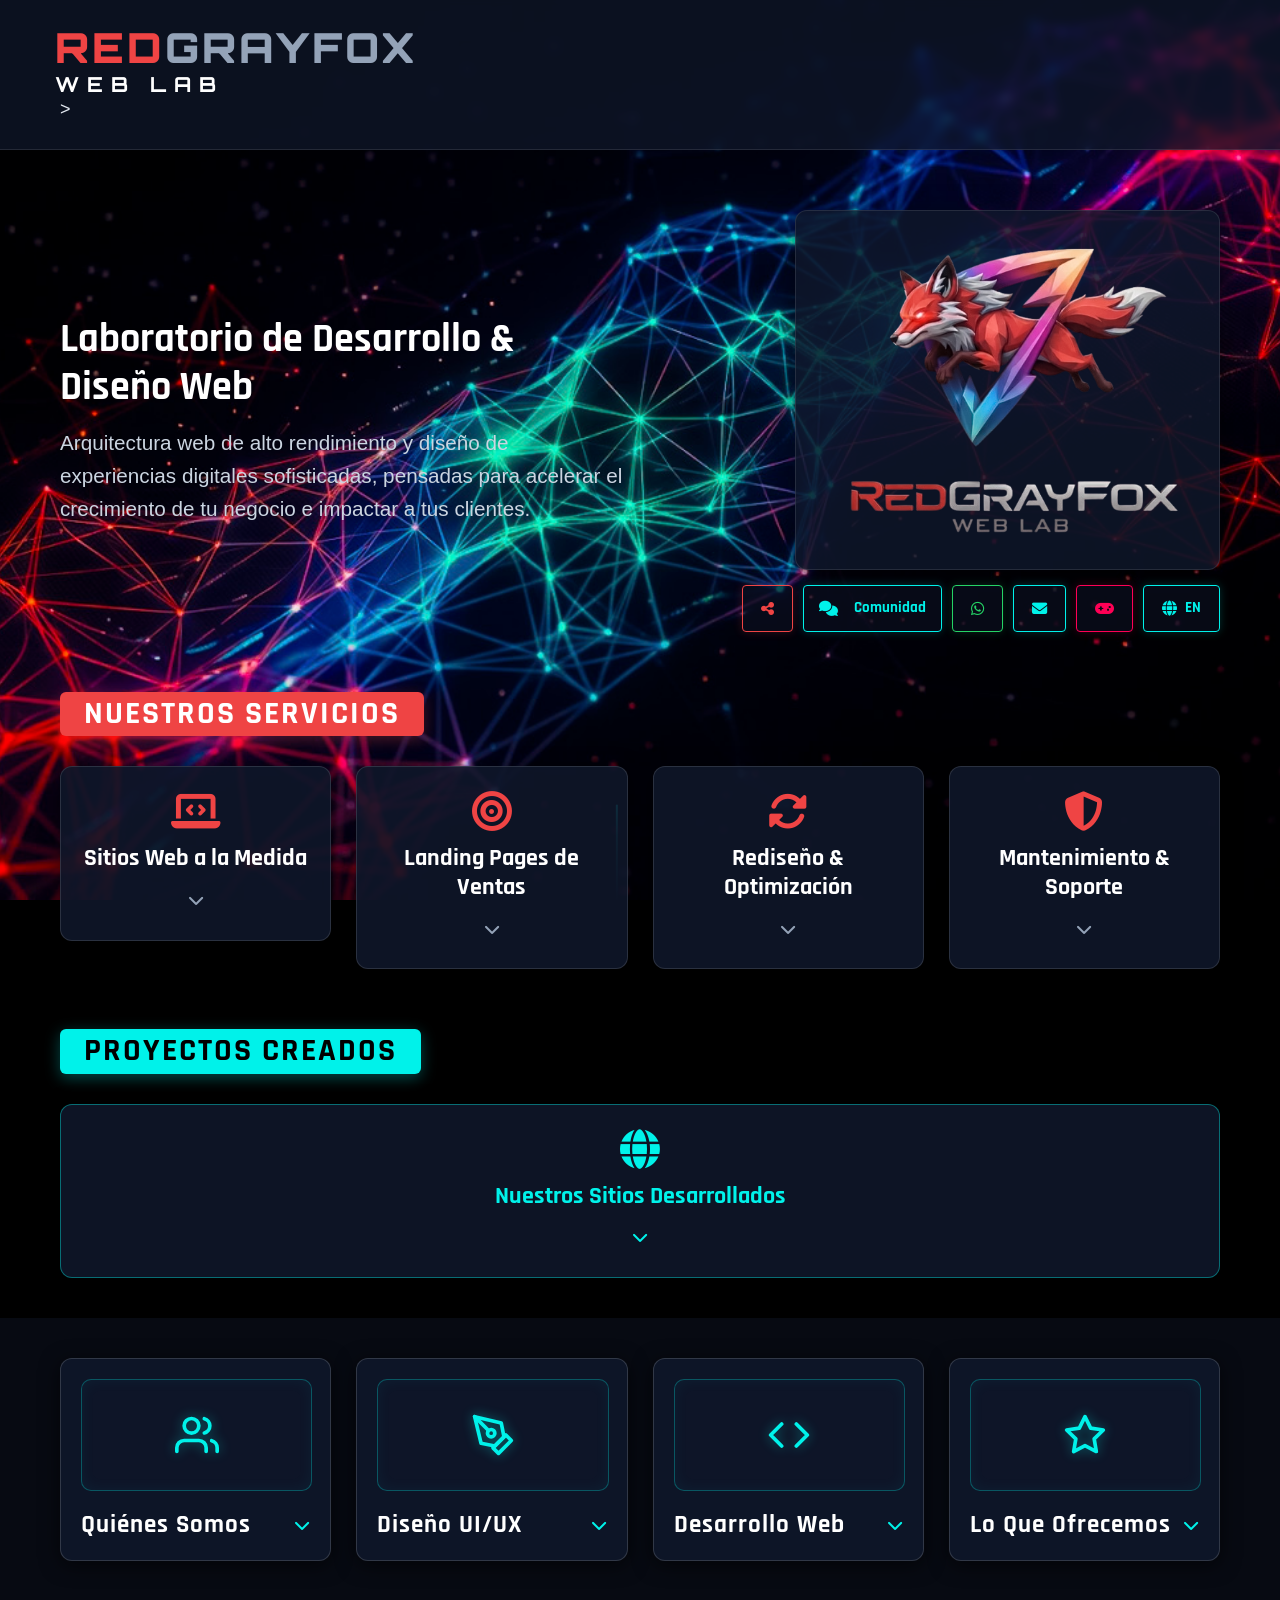
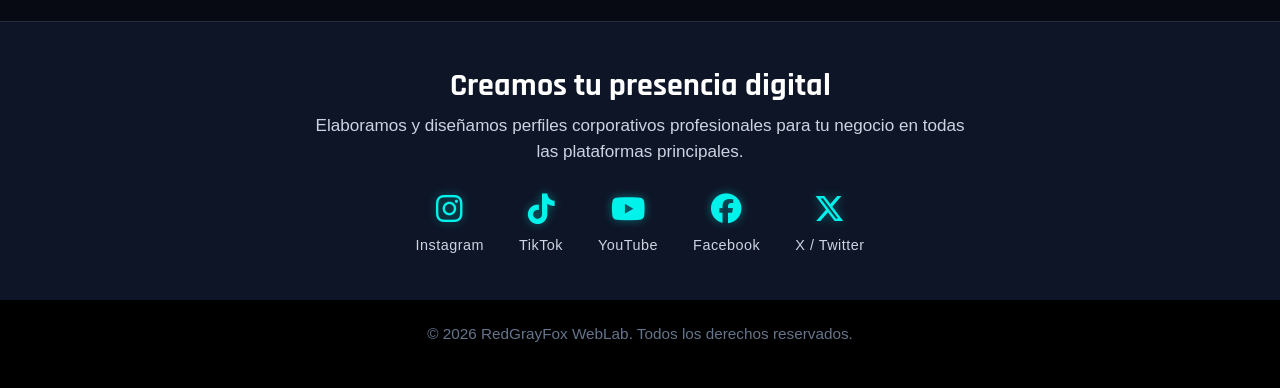
==== commit 47e14158: "Update print statement from 'Hello' to 'hey'" ====
--- a/index.html
+++ b/index.html
@@ -48,6 +48,11 @@
 								<button class="share-btn" onclick="shareWebsite()" title="Compartir">
 									<i class="fas fa-share-nodes"></i>
 								</button>
+
+                                <a href="foro/" class="share-btn" title="Comunidad & Foro" style="color: #00f2ea; border-color: #00f2ea; box-shadow: 0 0 10px rgba(0, 242, 234, 0.2); width: auto; padding: 0 15px;">
+                                    <i class="fas fa-comments"></i> <span style="margin-left: 8px;">Comunidad</span>
+                                </a>
+								
 								<a href="https://wa.me/50664789881?text=Hola,%20me%20interesa%20información%20sobre%20sus%20servicios%20web." target="_blank" class="share-btn" title="WhatsApp" style="color: #25d366; border-color: #25d366; box-shadow: 0 0 10px rgba(37, 211, 102, 0.2);">
 									<i class="fab fa-whatsapp"></i>
 								</a>
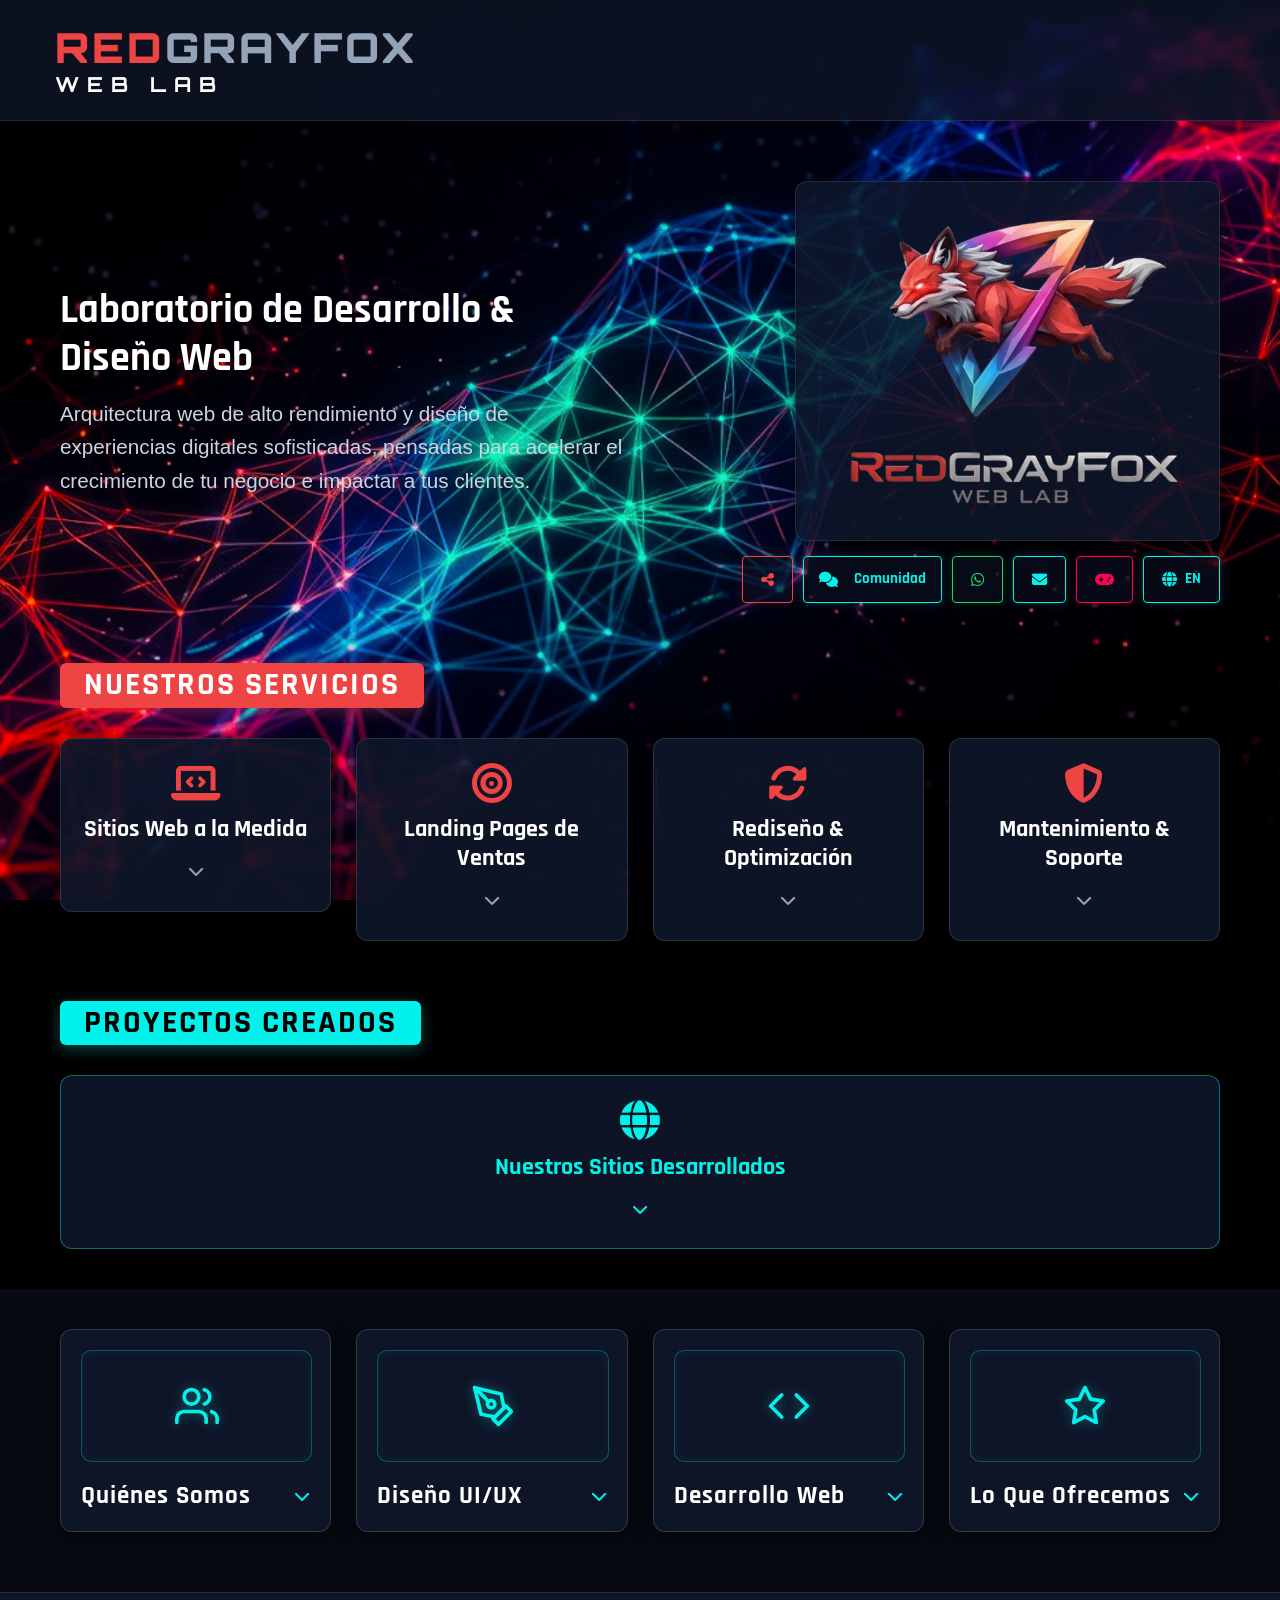
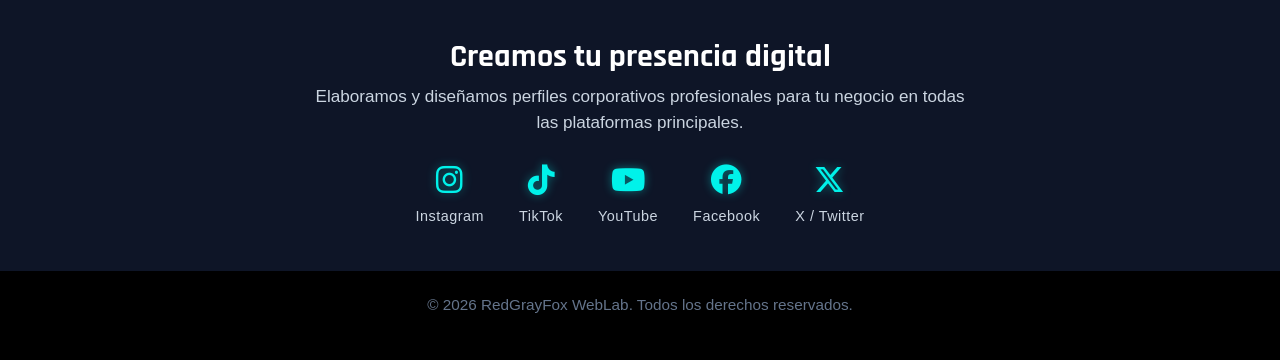
==== commit 3f4cbc76: "Update fmt.Println message from 'Hello' to 'Hey'" ====
--- a/index.html
+++ b/index.html
@@ -24,7 +24,7 @@
 				<div class="container">
 					<div class="row aln-middle">
 						<div class="col-12">
-							<h1 style="position: relative; right: 5px;"><span>RED</span>GRAYFOX <span>WEB LAB</span></h1>>
+							<h1 style="position: relative; right: 5px;"><span>RED</span>GRAYFOX <span>WEB LAB</span></h1>
 						</div>
 					</div>
 				</div>
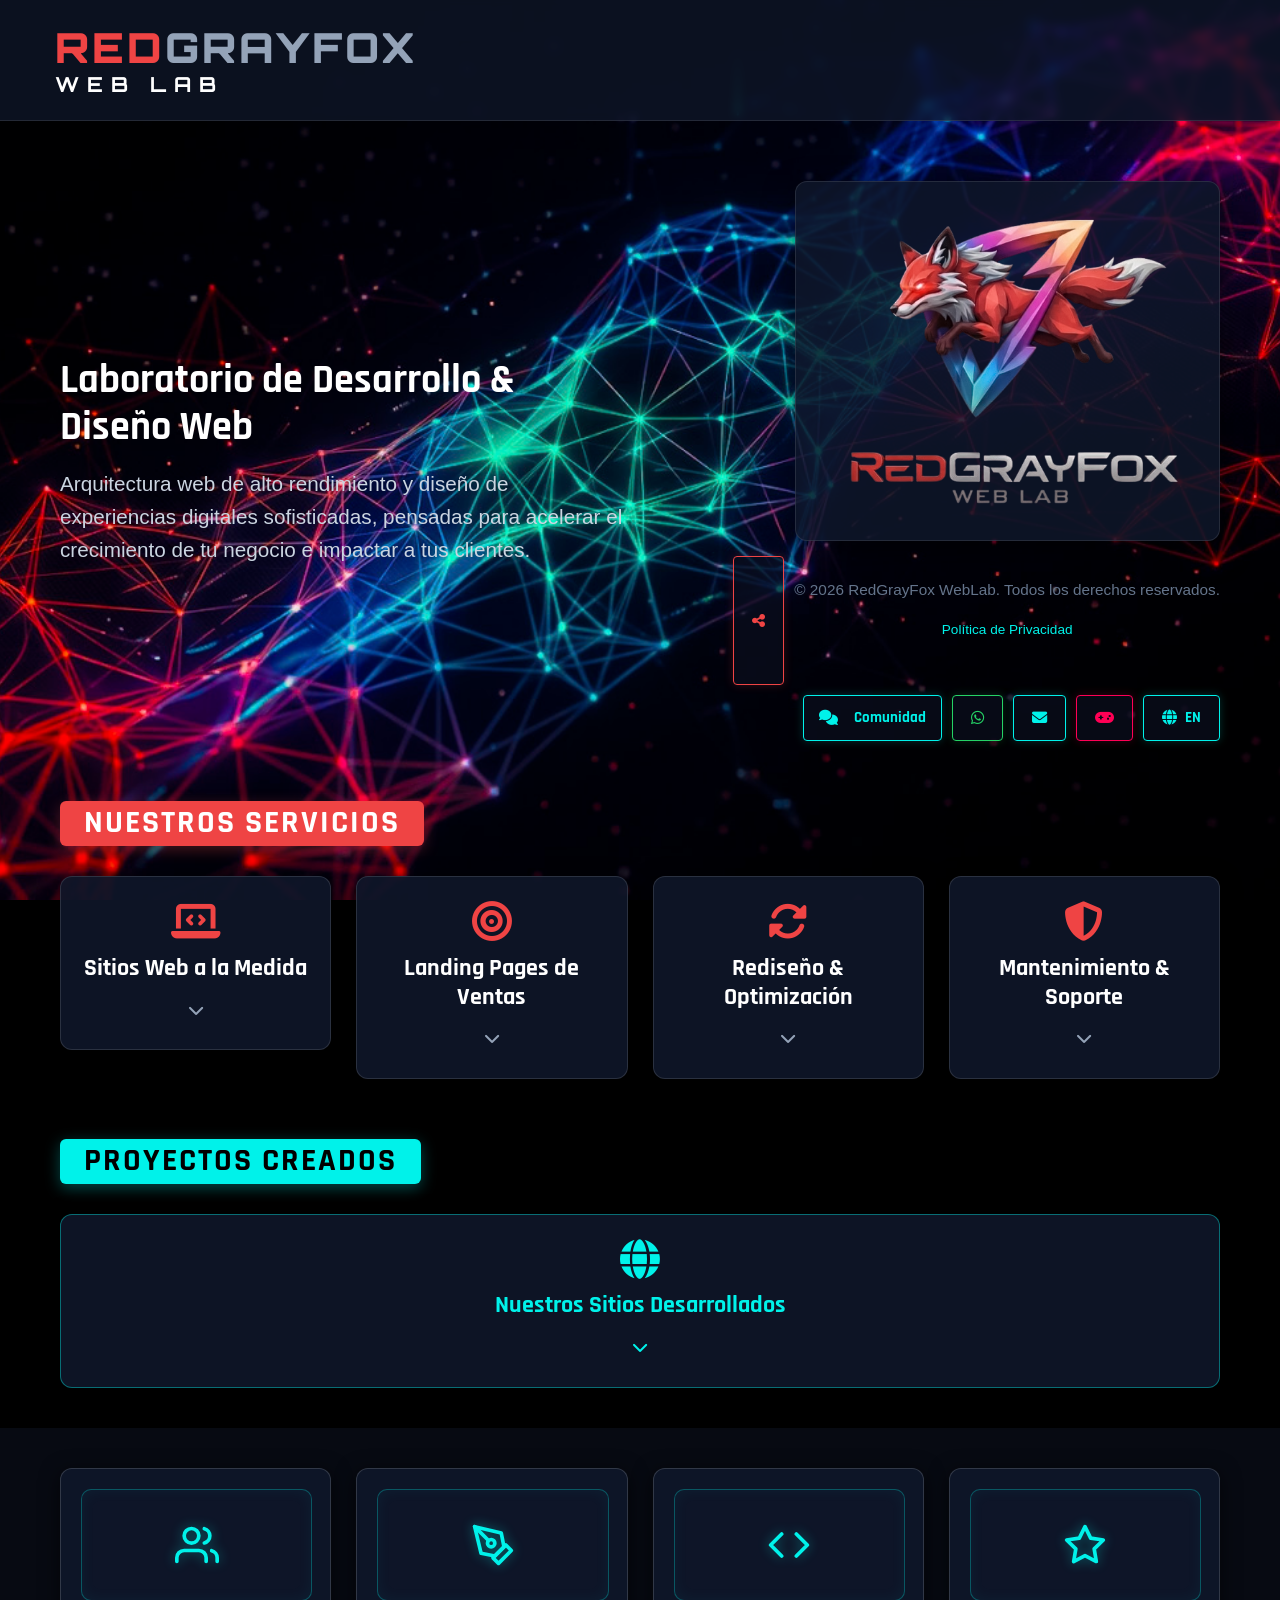
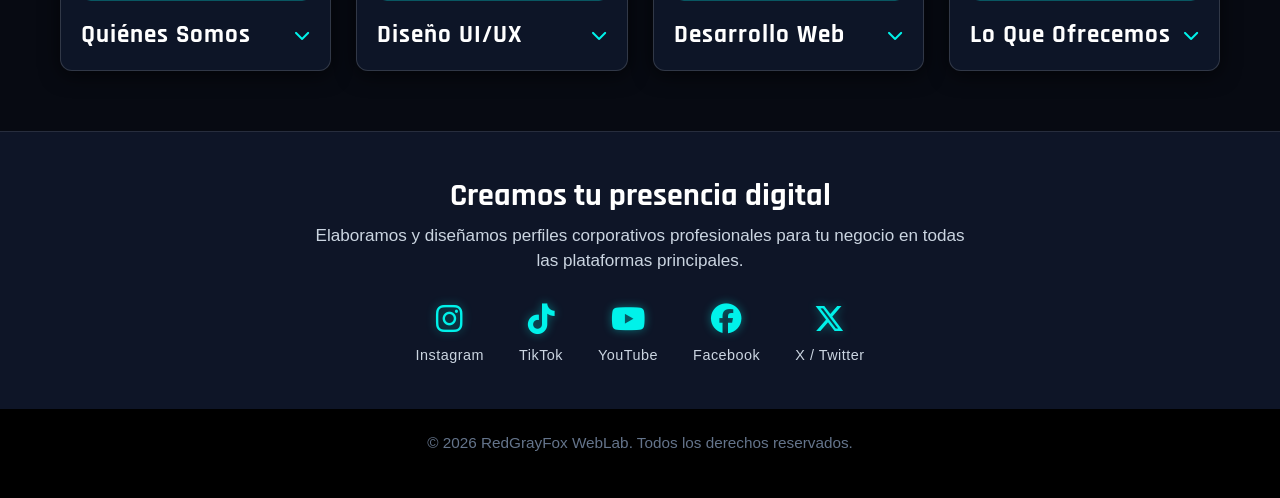
==== commit 877509ea: "Update print statement from 'Hello' to 'Hey'" ====
--- a/index.html
+++ b/index.html
@@ -48,6 +48,13 @@
 								<button class="share-btn" onclick="shareWebsite()" title="Compartir">
 									<i class="fas fa-share-nodes"></i>
 								</button>
+
+								<div id="copyright" style="display: flex; flex-direction: column; align-items: center; gap: 10px;">
+    <div>&copy; 2026 RedGrayFox WebLab. Todos los derechos reservados.</div>
+    <div>
+        <a href="privacy-policy.html" style="color: #00f2ea; font-size: 0.85rem; text-decoration: none;">Política de Privacidad</a>
+    </div>
+</div>
 
                                 <a href="foro/" class="share-btn" title="Comunidad & Foro" style="color: #00f2ea; border-color: #00f2ea; box-shadow: 0 0 10px rgba(0, 242, 234, 0.2); width: auto; padding: 0 15px;">
                                     <i class="fas fa-comments"></i> <span style="margin-left: 8px;">Comunidad</span>
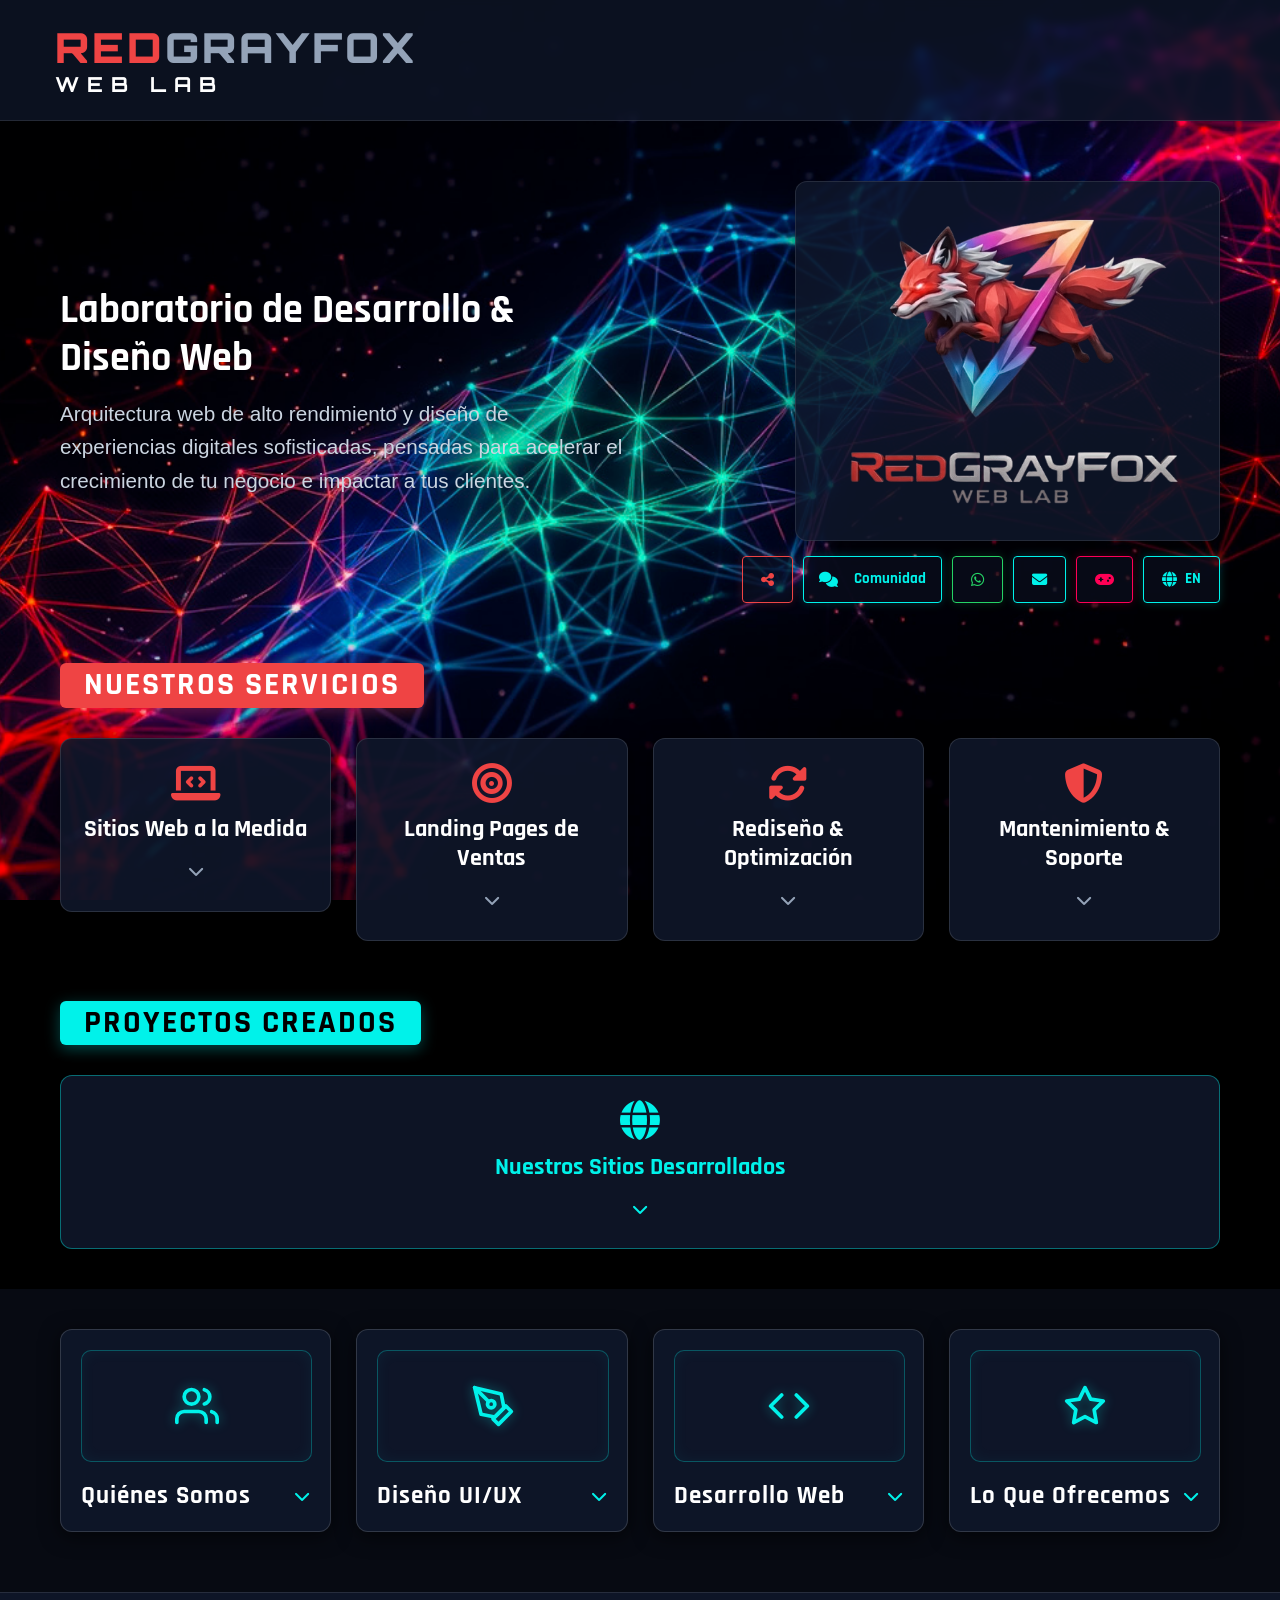
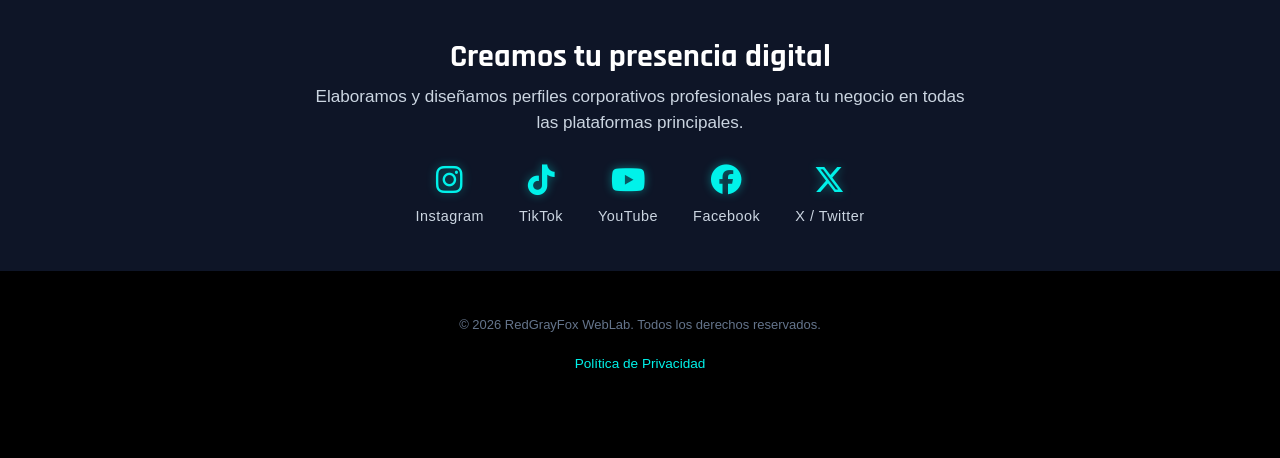
==== commit 7bb085aa: "Update fmt.Println message from 'Hello' to 'Good'" ====
--- a/index.html
+++ b/index.html
@@ -49,14 +49,7 @@
 									<i class="fas fa-share-nodes"></i>
 								</button>
 
-								<div id="copyright" style="display: flex; flex-direction: column; align-items: center; gap: 10px;">
-    <div>&copy; 2026 RedGrayFox WebLab. Todos los derechos reservados.</div>
-    <div>
-        <a href="privacy-policy.html" style="color: #00f2ea; font-size: 0.85rem; text-decoration: none;">Política de Privacidad</a>
-    </div>
-</div>
-
-                                <a href="foro/" class="share-btn" title="Comunidad & Foro" style="color: #00f2ea; border-color: #00f2ea; box-shadow: 0 0 10px rgba(0, 242, 234, 0.2); width: auto; padding: 0 15px;">
+								 <a href="foro/" class="share-btn" title="Comunidad & Foro" style="color: #00f2ea; border-color: #00f2ea; box-shadow: 0 0 10px rgba(0, 242, 234, 0.2); width: auto; padding: 0 15px;">
                                     <i class="fas fa-comments"></i> <span style="margin-left: 8px;">Comunidad</span>
                                 </a>
 								
@@ -283,10 +276,12 @@
 
 			<!-- Copyright -->
 			<div id="copyright">
-				&copy; 2026 RedGrayFox WebLab. Todos los derechos reservados.
-			</div>
-
-		</div>
+				<div id="copyright" style="display: flex; flex-direction: column; align-items: center; gap: 10px;">
+    <div>&copy; 2026 RedGrayFox WebLab. Todos los derechos reservados.</div>
+    <div>
+        <a href="privacy-policy.html" style="color: #00f2ea; font-size: 0.85rem; text-decoration: none;">Política de Privacidad</a>
+    </div>
+</div>
 
 		<!-- Script para compartir y cometas de luz -->
 		<script>
